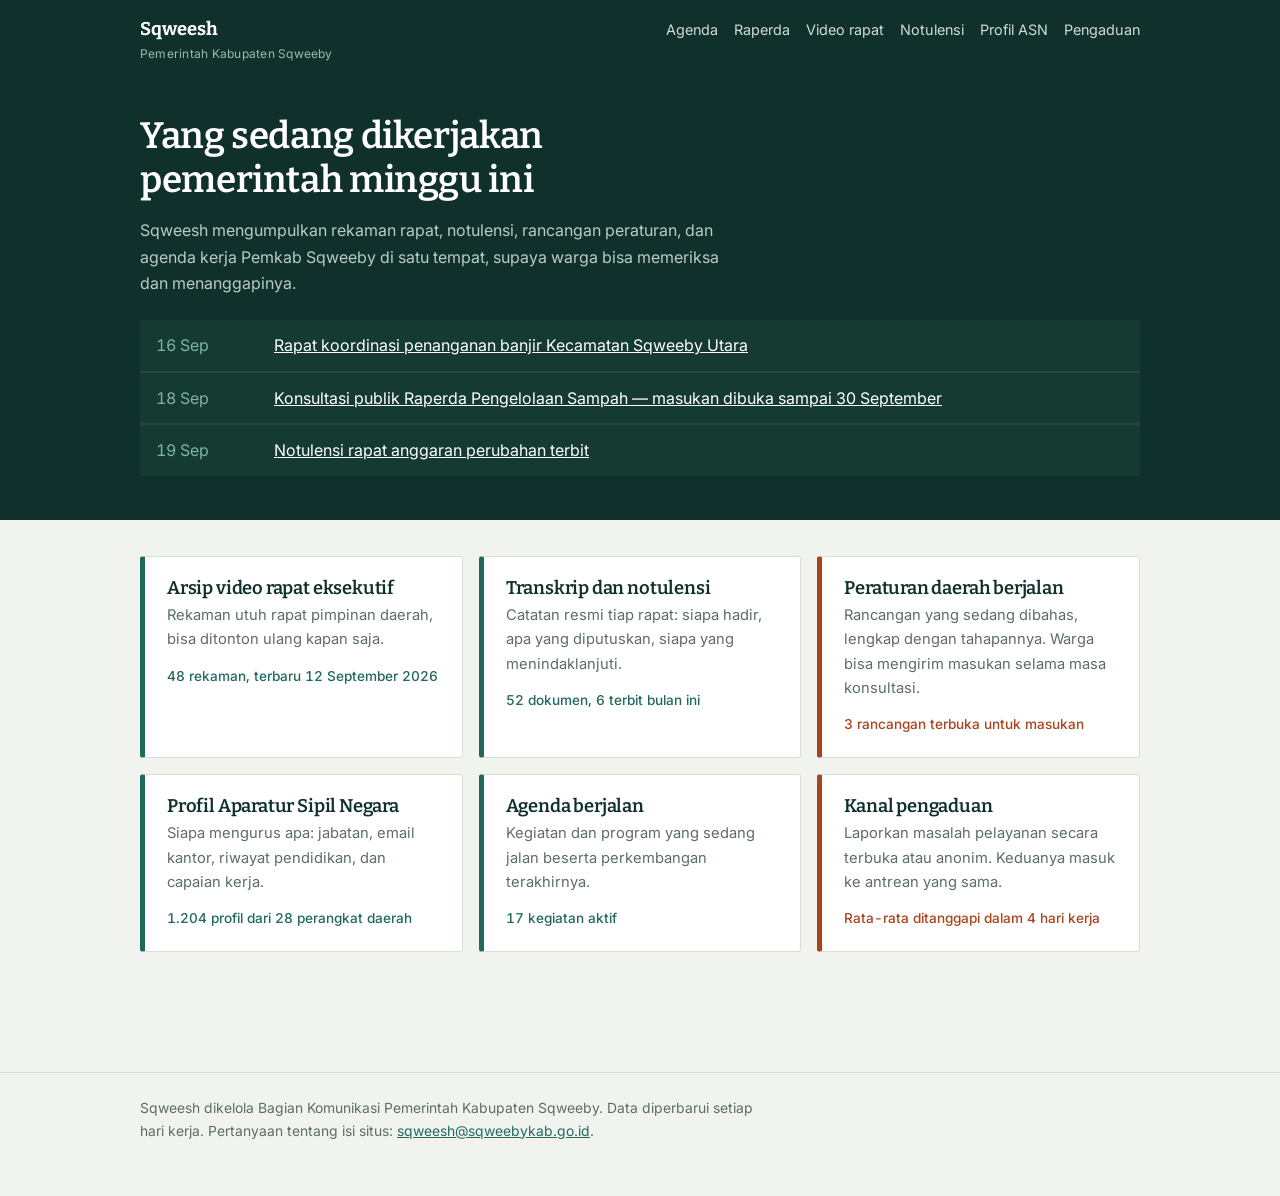
==== index.html @ 8c44cc94 "Add files via upload" ====
<!DOCTYPE html>
<html lang="id">
<head>
<meta charset="UTF-8">
<meta name="viewport" content="width=device-width, initial-scale=1.0">
<title>Sqweesh — Kinerja Pemerintah Kabupaten Sqweeby</title>
<meta name="description" content="Portal terbuka untuk memantau rapat, peraturan, agenda, dan aparatur Pemerintah Kabupaten Sqweeby.">
<link rel="preconnect" href="https://fonts.googleapis.com">
<link rel="preconnect" href="https://fonts.gstatic.com" crossorigin>
<link href="https://fonts.googleapis.com/css2?family=Bitter:wght@500;600;700&family=Inter:wght@400;500;600&display=swap" rel="stylesheet">
<link rel="stylesheet" href="style.css">
</head>
<body>

<header class="site-head">
  <div class="wrap">
    <a class="brand" href="index.html">Sqweesh<span>Pemerintah Kabupaten Sqweeby</span></a>
    <nav>
      <a href="agenda.html">Agenda</a>
      <a href="raperda.html">Raperda</a>
      <a href="arsip-video.html">Video rapat</a>
      <a href="notulensi.html">Notulensi</a>
      <a href="profil-asn.html">Profil ASN</a>
      <a href="pengaduan.html">Pengaduan</a>
    </nav>
  </div>
</header>

<section class="today">
  <div class="wrap">
    <h1>Yang sedang dikerjakan pemerintah minggu ini</h1>
    <p>Sqweesh mengumpulkan rekaman rapat, notulensi, rancangan peraturan, dan agenda kerja Pemkab Sqweeby di satu tempat, supaya warga bisa memeriksa dan menanggapinya.</p>

    <ul class="today-list">
      <li>
        <time datetime="2026-09-16">16 Sep</time>
        <a href="agenda.html">Rapat koordinasi penanganan banjir Kecamatan Sqweeby Utara</a>
      </li>
      <li>
        <time datetime="2026-09-18">18 Sep</time>
        <a href="raperda.html">Konsultasi publik Raperda Pengelolaan Sampah — masukan dibuka sampai 30 September</a>
      </li>
      <li>
        <time datetime="2026-09-19">19 Sep</time>
        <a href="notulensi.html">Notulensi rapat anggaran perubahan terbit</a>
      </li>
    </ul>
  </div>
</section>

<main>
  <div class="wrap">
    <div class="trackers">

      <a class="tracker" href="arsip-video.html">
        <h2>Arsip video rapat eksekutif</h2>
        <p>Rekaman utuh rapat pimpinan daerah, bisa ditonton ulang kapan saja.</p>
        <span class="count">48 rekaman, terbaru 12 September 2026</span>
      </a>

      <a class="tracker" href="notulensi.html">
        <h2>Transkrip dan notulensi</h2>
        <p>Catatan resmi tiap rapat: siapa hadir, apa yang diputuskan, siapa yang menindaklanjuti.</p>
        <span class="count">52 dokumen, 6 terbit bulan ini</span>
      </a>

      <a class="tracker open" href="raperda.html">
        <h2>Peraturan daerah berjalan</h2>
        <p>Rancangan yang sedang dibahas, lengkap dengan tahapannya. Warga bisa mengirim masukan selama masa konsultasi.</p>
        <span class="count">3 rancangan terbuka untuk masukan</span>
      </a>

      <a class="tracker" href="profil-asn.html">
        <h2>Profil Aparatur Sipil Negara</h2>
        <p>Siapa mengurus apa: jabatan, email kantor, riwayat pendidikan, dan capaian kerja.</p>
        <span class="count">1.204 profil dari 28 perangkat daerah</span>
      </a>

      <a class="tracker" href="agenda.html">
        <h2>Agenda berjalan</h2>
        <p>Kegiatan dan program yang sedang jalan beserta perkembangan terakhirnya.</p>
        <span class="count">17 kegiatan aktif</span>
      </a>

      <a class="tracker open" href="pengaduan.html">
        <h2>Kanal pengaduan</h2>
        <p>Laporkan masalah pelayanan secara terbuka atau anonim. Keduanya masuk ke antrean yang sama.</p>
        <span class="count">Rata-rata ditanggapi dalam 4 hari kerja</span>
      </a>

    </div>
  </div>
</main>

<footer class="site-foot">
  <div class="wrap">
    <p>Sqweesh dikelola Bagian Komunikasi Pemerintah Kabupaten Sqweeby. Data diperbarui setiap hari kerja. Pertanyaan tentang isi situs: <a href="mailto:sqweesh@sqweebykab.go.id">sqweesh@sqweebykab.go.id</a>.</p>
  </div>
</footer>

</body>
</html>
---- style.css ----
/* Sqweesh — portal kinerja Pemerintah Kabupaten Sqweeby
   Satu berkas gaya untuk semua halaman. */

:root {
  --ink:      #10312b;   /* teks utama, pekat kehijauan */
  --paper:    #f1f3ef;   /* latar halaman */
  --card:     #ffffff;
  --civic:    #22695d;   /* aksen navigasi & tautan */
  --signal:   #a8431c;   /* penanda "butuh tanggapan warga" */
  --muted:    #5d6d68;   /* teks sekunder */
  --rule:     #d8ded9;   /* garis pemisah */
}

* { box-sizing: border-box; }

html { -webkit-text-size-adjust: 100%; }

body {
  margin: 0;
  background: var(--paper);
  color: var(--ink);
  font-family: Inter, system-ui, -apple-system, "Segoe UI", sans-serif;
  font-size: 16px;
  line-height: 1.65;
}

h1, h2, h3 {
  font-family: Bitter, Georgia, serif;
  font-weight: 600;
  line-height: 1.2;
  letter-spacing: -0.01em;
  margin: 0 0 .4em;
}

h1 { font-size: 2rem; }
h2 { font-size: 1.35rem; }
h3 { font-size: 1.05rem; }

p { margin: 0 0 1em; max-width: 68ch; }

a { color: var(--civic); }
a:focus-visible, button:focus-visible, input:focus-visible,
select:focus-visible, textarea:focus-visible {
  outline: 3px solid var(--signal);
  outline-offset: 2px;
}

.wrap { max-width: 1040px; margin: 0 auto; padding: 0 20px; }

/* ---------- kepala situs ---------- */

.site-head {
  background: var(--ink);
  color: #eaf0ec;
  padding: 14px 0;
}
.site-head .wrap {
  display: flex;
  flex-wrap: wrap;
  gap: 10px 24px;
  align-items: baseline;
  justify-content: space-between;
}
.brand {
  font-family: Bitter, Georgia, serif;
  font-size: 1.15rem;
  font-weight: 700;
  color: #fff;
  text-decoration: none;
}
.brand span {
  display: block;
  font-family: Inter, sans-serif;
  font-size: .75rem;
  font-weight: 400;
  color: #9db8ae;
  letter-spacing: .02em;
}
.site-head nav { display: flex; flex-wrap: wrap; gap: 16px; }
.site-head nav a {
  color: #cfdcd6;
  text-decoration: none;
  font-size: .9rem;
}
.site-head nav a:hover,
.site-head nav a[aria-current="page"] { color: #fff; text-decoration: underline; }

/* ---------- ringkasan hari ini (beranda) ---------- */

.today {
  background: var(--ink);
  color: #eaf0ec;
  padding: 36px 0 44px;
}
.today h1 { color: #fff; max-width: 20ch; font-size: 2.3rem; }
.today p { color: #b9ccc4; max-width: 60ch; }
.today-list {
  list-style: none;
  margin: 24px 0 0;
  padding: 0;
  display: grid;
  gap: 2px;
  background: #24473f;
  border-radius: 4px;
  overflow: hidden;
}
.today-list li {
  background: #143a32;
  padding: 12px 16px;
  display: flex;
  flex-wrap: wrap;
  gap: 4px 14px;
  align-items: baseline;
}
.today-list time { color: #7fb3a4; font-variant-numeric: tabular-nums; min-width: 6.5em; }
.today-list a { color: #fff; }

/* ---------- kisi tracker ---------- */

.trackers {
  display: grid;
  grid-template-columns: repeat(auto-fit, minmax(290px, 1fr));
  gap: 16px;
  margin: 36px 0 56px;
}
.tracker {
  background: var(--card);
  border: 1px solid var(--rule);
  border-left: 5px solid var(--civic);
  border-radius: 3px;
  padding: 20px 22px;
  text-decoration: none;
  color: inherit;
  display: block;
}
.tracker:hover { border-color: var(--ink); border-left-color: var(--ink); }
.tracker.open { border-left-color: var(--signal); }
.tracker h2 { font-size: 1.15rem; margin-bottom: .25em; }
.tracker p { font-size: .92rem; color: var(--muted); margin: 0 0 10px; }
.tracker .count {
  font-size: .85rem;
  font-weight: 500;
  color: var(--civic);
  font-variant-numeric: tabular-nums;
}
.tracker.open .count { color: var(--signal); }

/* ---------- kepala halaman dalam ---------- */

.page-head { padding: 32px 0 8px; }
.back { font-size: .88rem; text-decoration: none; }
.back:hover { text-decoration: underline; }
.page-head h1 { margin-top: 14px; }
.lede { color: var(--muted); }

main { padding-bottom: 64px; }

/* ---------- kartu daftar isi ---------- */

.item {
  background: var(--card);
  border: 1px solid var(--rule);
  border-radius: 3px;
  padding: 18px 20px;
  margin-bottom: 12px;
}
.item h3 { margin-bottom: .2em; }
.meta {
  font-size: .85rem;
  color: var(--muted);
  font-variant-numeric: tabular-nums;
}
.item p { font-size: .95rem; }

.chip {
  display: inline-block;
  font-size: .78rem;
  padding: 2px 9px;
  border-radius: 999px;
  border: 1px solid var(--rule);
  color: var(--muted);
  background: #f6f8f6;
}
.chip.open { color: var(--signal); border-color: #e6c3b4; background: #fdf3ef; }
.chip.done { color: var(--civic); border-color: #bcd6cf; background: #eef5f3; }

/* ---------- video ---------- */

.video-grid {
  display: grid;
  grid-template-columns: repeat(auto-fit, minmax(300px, 1fr));
  gap: 18px;
}
.video-frame {
  aspect-ratio: 16 / 9;
  width: 100%;
  background: #0d211d;
  border: 0;
  border-radius: 3px;
}

/* ---------- profil ASN ---------- */

.asn {
  background: var(--card);
  border: 1px solid var(--rule);
  border-radius: 3px;
  padding: 20px 22px;
  margin-bottom: 14px;
}
.asn header { border-bottom: 1px solid var(--rule); padding-bottom: 10px; margin-bottom: 12px; }
.asn h3 { margin-bottom: 2px; }
.asn dl { margin: 0; display: grid; grid-template-columns: 11em 1fr; gap: 6px 18px; font-size: .95rem; }
.asn dt { color: var(--muted); }
.asn dd { margin: 0; }
.asn ul { margin: 0; padding-left: 1.1em; }

@media (max-width: 560px) {
  .asn dl { grid-template-columns: 1fr; gap: 2px; }
  .asn dd { margin-bottom: 8px; }
}

/* ---------- formulir ---------- */

.form {
  background: var(--card);
  border: 1px solid var(--rule);
  border-radius: 3px;
  padding: 22px;
  max-width: 640px;
}
.field { margin-bottom: 18px; }
.field label { display: block; font-weight: 500; margin-bottom: 5px; }
.field .help { font-size: .85rem; color: var(--muted); margin: 0 0 7px; }
input[type="text"], input[type="email"], select, textarea {
  width: 100%;
  padding: 10px 12px;
  border: 1px solid #c4ccc7;
  border-radius: 3px;
  font: inherit;
  background: #fff;
  color: var(--ink);
}
textarea { min-height: 150px; resize: vertical; }

.choice { display: flex; flex-wrap: wrap; gap: 10px; }
.choice label {
  flex: 1 1 200px;
  border: 1px solid #c4ccc7;
  border-radius: 3px;
  padding: 12px 14px;
  font-weight: 400;
  cursor: pointer;
  margin: 0;
}
.choice label:has(input:checked) { border-color: var(--civic); background: #eef5f3; }
.choice strong { display: block; font-weight: 600; }
.choice span { font-size: .85rem; color: var(--muted); }

button[type="submit"] {
  background: var(--ink);
  color: #fff;
  border: 0;
  border-radius: 3px;
  padding: 12px 22px;
  font: inherit;
  font-weight: 500;
  cursor: pointer;
}
button[type="submit"]:hover { background: var(--civic); }

.notice {
  border-left: 4px solid var(--signal);
  background: #fdf3ef;
  padding: 12px 16px;
  font-size: .92rem;
  margin-bottom: 24px;
  border-radius: 0 3px 3px 0;
}
.notice p:last-child { margin-bottom: 0; }

/* ---------- kaki situs ---------- */

.site-foot {
  border-top: 1px solid var(--rule);
  padding: 24px 0 40px;
  font-size: .87rem;
  color: var(--muted);
}
.site-foot p { max-width: 70ch; }

@media (prefers-reduced-motion: reduce) {
  * { transition: none !important; animation: none !important; }
}
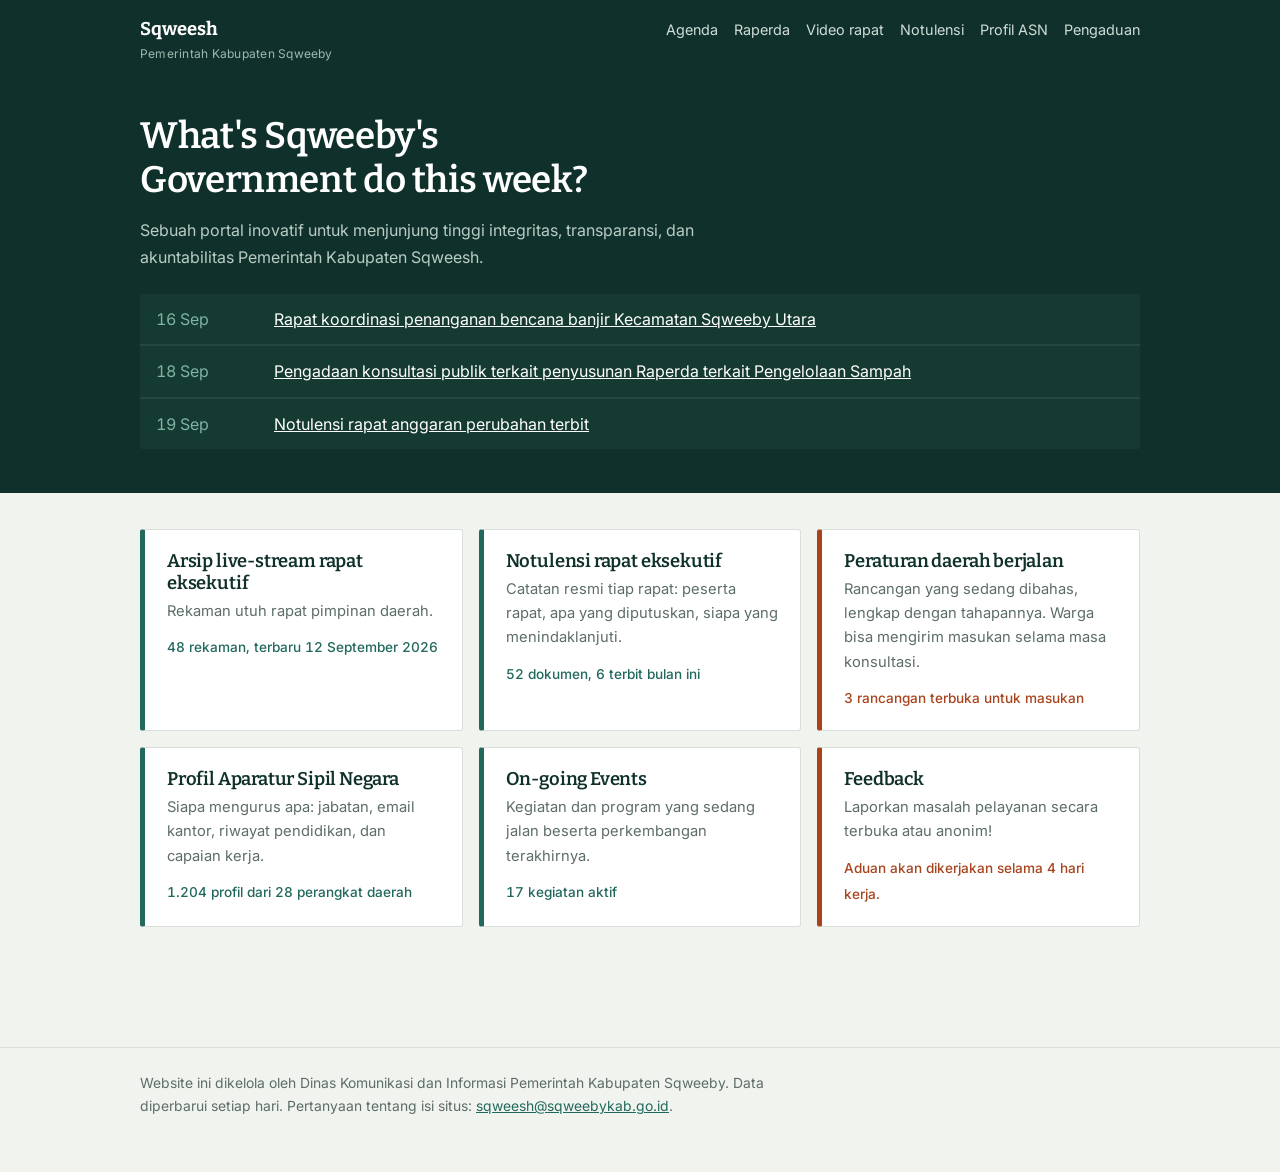
==== commit e278814c: "Update index.html" ====
--- a/index.html
+++ b/index.html
@@ -28,17 +28,17 @@
 
 <section class="today">
   <div class="wrap">
-    <h1>Yang sedang dikerjakan pemerintah minggu ini</h1>
-    <p>Sqweesh mengumpulkan rekaman rapat, notulensi, rancangan peraturan, dan agenda kerja Pemkab Sqweeby di satu tempat, supaya warga bisa memeriksa dan menanggapinya.</p>
+    <h1>What's Sqweeby's Government do this week?</h1>
+    <p>Sebuah portal inovatif untuk menjunjung tinggi integritas, transparansi, dan akuntabilitas Pemerintah Kabupaten Sqweesh.</p>
 
     <ul class="today-list">
       <li>
         <time datetime="2026-09-16">16 Sep</time>
-        <a href="agenda.html">Rapat koordinasi penanganan banjir Kecamatan Sqweeby Utara</a>
+        <a href="agenda.html">Rapat koordinasi penanganan bencana banjir Kecamatan Sqweeby Utara</a>
       </li>
       <li>
         <time datetime="2026-09-18">18 Sep</time>
-        <a href="raperda.html">Konsultasi publik Raperda Pengelolaan Sampah — masukan dibuka sampai 30 September</a>
+        <a href="raperda.html">Pengadaan konsultasi publik terkait penyusunan Raperda terkait Pengelolaan Sampah</a>
       </li>
       <li>
         <time datetime="2026-09-19">19 Sep</time>
@@ -53,14 +53,14 @@
     <div class="trackers">
 
       <a class="tracker" href="arsip-video.html">
-        <h2>Arsip video rapat eksekutif</h2>
-        <p>Rekaman utuh rapat pimpinan daerah, bisa ditonton ulang kapan saja.</p>
+        <h2>Arsip live-stream rapat eksekutif</h2>
+        <p>Rekaman utuh rapat pimpinan daerah.</p>
         <span class="count">48 rekaman, terbaru 12 September 2026</span>
       </a>
 
       <a class="tracker" href="notulensi.html">
-        <h2>Transkrip dan notulensi</h2>
-        <p>Catatan resmi tiap rapat: siapa hadir, apa yang diputuskan, siapa yang menindaklanjuti.</p>
+        <h2>Notulensi rapat eksekutif</h2>
+        <p>Catatan resmi tiap rapat: peserta rapat, apa yang diputuskan, siapa yang menindaklanjuti.</p>
         <span class="count">52 dokumen, 6 terbit bulan ini</span>
       </a>
 
@@ -77,15 +77,15 @@
       </a>
 
       <a class="tracker" href="agenda.html">
-        <h2>Agenda berjalan</h2>
+        <h2>On-going Events</h2>
         <p>Kegiatan dan program yang sedang jalan beserta perkembangan terakhirnya.</p>
         <span class="count">17 kegiatan aktif</span>
       </a>
 
       <a class="tracker open" href="pengaduan.html">
-        <h2>Kanal pengaduan</h2>
-        <p>Laporkan masalah pelayanan secara terbuka atau anonim. Keduanya masuk ke antrean yang sama.</p>
-        <span class="count">Rata-rata ditanggapi dalam 4 hari kerja</span>
+        <h2>Feedback</h2>
+        <p>Laporkan masalah pelayanan secara terbuka atau anonim!</p>
+        <span class="count">Aduan akan dikerjakan selama 4 hari kerja.</span>
       </a>
 
     </div>
@@ -94,7 +94,7 @@
 
 <footer class="site-foot">
   <div class="wrap">
-    <p>Sqweesh dikelola Bagian Komunikasi Pemerintah Kabupaten Sqweeby. Data diperbarui setiap hari kerja. Pertanyaan tentang isi situs: <a href="mailto:sqweesh@sqweebykab.go.id">sqweesh@sqweebykab.go.id</a>.</p>
+    <p>Website ini dikelola oleh Dinas Komunikasi dan Informasi Pemerintah Kabupaten Sqweeby. Data diperbarui setiap hari. Pertanyaan tentang isi situs: <a href="mailto:sqweesh@sqweebykab.go.id">sqweesh@sqweebykab.go.id</a>.</p>
   </div>
 </footer>
 
